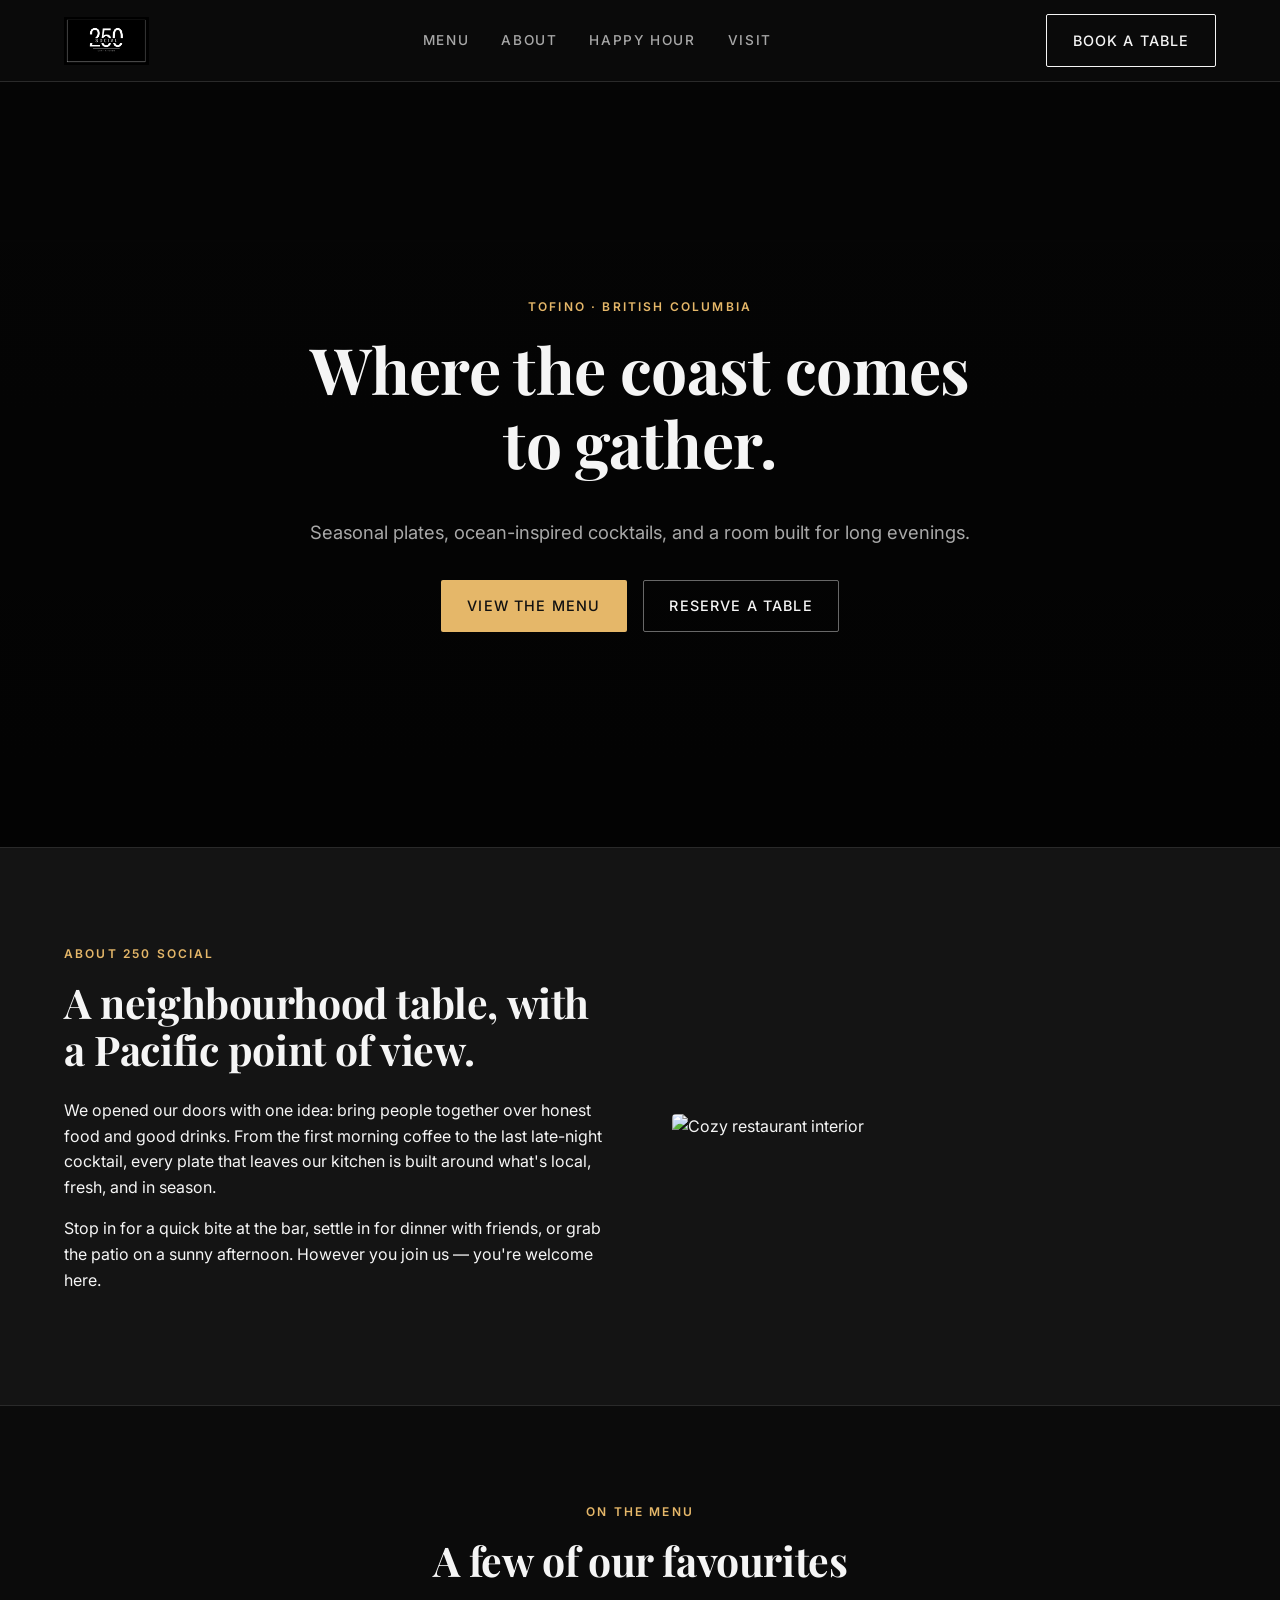
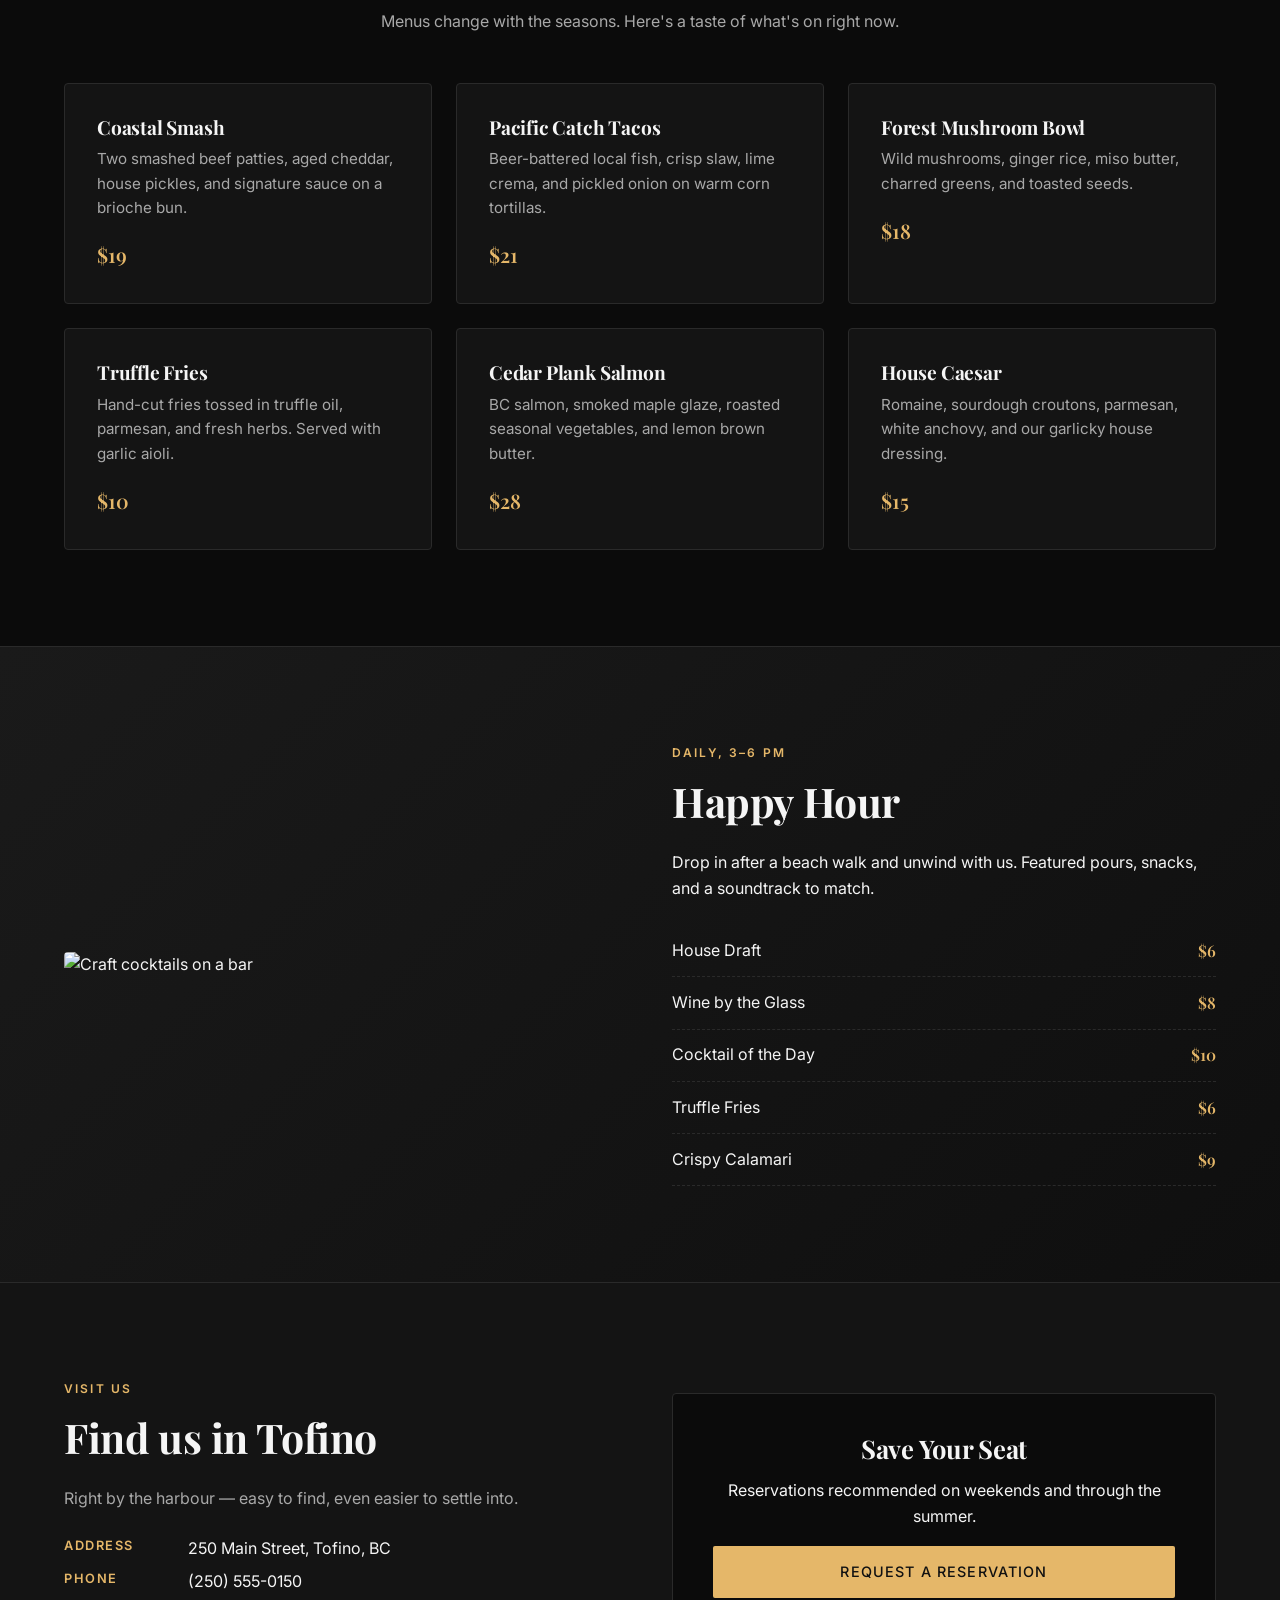
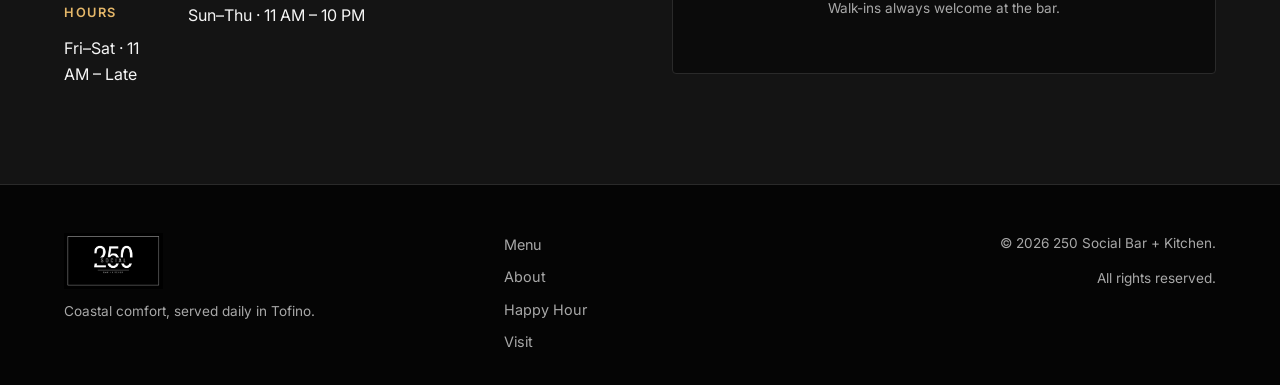
==== tofino/index.html @ db15f39e "Test website" ====
<!DOCTYPE html>
<html lang="en">
<head>
  <meta charset="UTF-8" />
  <meta name="viewport" content="width=device-width, initial-scale=1.0" />
  <title>250 Social Bar + Kitchen | Tofino</title>
  <meta name="description" content="250 Social Bar + Kitchen — coastal comfort food, craft cocktails, and a relaxed atmosphere in Tofino." />
  <link rel="icon" type="image/jpeg" href="images/logo.jpg" />
  <link rel="preconnect" href="https://fonts.googleapis.com" />
  <link rel="preconnect" href="https://fonts.gstatic.com" crossorigin />
  <link href="https://fonts.googleapis.com/css2?family=Inter:wght@300;400;500;600;700&family=Playfair+Display:wght@500;700&display=swap" rel="stylesheet" />
  <link rel="stylesheet" href="css/styles.css" />
</head>
<body>
  <!-- Header -->
  <header class="site-header">
    <div class="container header-inner">
      <a href="#" class="brand">
        <img src="images/logo.jpg" alt="250 Social Bar + Kitchen" />
      </a>
      <nav class="main-nav" aria-label="Main">
        <a href="#menu">Menu</a>
        <a href="#about">About</a>
        <a href="#happyhour">Happy Hour</a>
        <a href="#visit">Visit</a>
      </nav>
      <a href="#reserve" class="btn btn-outline">Book a Table</a>
    </div>
  </header>

  <!-- Hero -->
  <section class="hero">
    <div class="hero-overlay"></div>
    <div class="hero-content">
      <p class="eyebrow">Tofino · British Columbia</p>
      <h1>Where the coast comes to gather.</h1>
      <p class="lead">Seasonal plates, ocean-inspired cocktails, and a room built for long evenings.</p>
      <div class="hero-actions">
        <a href="#menu" class="btn btn-primary">View the Menu</a>
        <a href="#reserve" class="btn btn-ghost">Reserve a Table</a>
      </div>
    </div>
  </section>

  <!-- About -->
  <section id="about" class="section section-dark">
    <div class="container two-col">
      <div>
        <p class="eyebrow">About 250 Social</p>
        <h2>A neighbourhood table, with a Pacific point of view.</h2>
        <p>
          We opened our doors with one idea: bring people together over honest food and good drinks.
          From the first morning coffee to the last late-night cocktail, every plate that leaves our
          kitchen is built around what's local, fresh, and in season.
        </p>
        <p>
          Stop in for a quick bite at the bar, settle in for dinner with friends, or grab the patio
          on a sunny afternoon. However you join us — you're welcome here.
        </p>
      </div>
      <div class="about-image">
        <img src="https://images.unsplash.com/photo-1555396273-367ea4eb4db5?auto=format&fit=crop&w=1200&q=80" alt="Cozy restaurant interior" />
      </div>
    </div>
  </section>

  <!-- Menu Highlights -->
  <section id="menu" class="section">
    <div class="container">
      <div class="section-head">
        <p class="eyebrow">On the Menu</p>
        <h2>A few of our favourites</h2>
        <p class="muted">Menus change with the seasons. Here's a taste of what's on right now.</p>
      </div>

      <div class="menu-grid">
        <article class="menu-card">
          <h3>Coastal Smash</h3>
          <p>Two smashed beef patties, aged cheddar, house pickles, and signature sauce on a brioche bun.</p>
          <span class="price">$19</span>
        </article>
        <article class="menu-card">
          <h3>Pacific Catch Tacos</h3>
          <p>Beer-battered local fish, crisp slaw, lime crema, and pickled onion on warm corn tortillas.</p>
          <span class="price">$21</span>
        </article>
        <article class="menu-card">
          <h3>Forest Mushroom Bowl</h3>
          <p>Wild mushrooms, ginger rice, miso butter, charred greens, and toasted seeds.</p>
          <span class="price">$18</span>
        </article>
        <article class="menu-card">
          <h3>Truffle Fries</h3>
          <p>Hand-cut fries tossed in truffle oil, parmesan, and fresh herbs. Served with garlic aioli.</p>
          <span class="price">$10</span>
        </article>
        <article class="menu-card">
          <h3>Cedar Plank Salmon</h3>
          <p>BC salmon, smoked maple glaze, roasted seasonal vegetables, and lemon brown butter.</p>
          <span class="price">$28</span>
        </article>
        <article class="menu-card">
          <h3>House Caesar</h3>
          <p>Romaine, sourdough croutons, parmesan, white anchovy, and our garlicky house dressing.</p>
          <span class="price">$15</span>
        </article>
      </div>
    </div>
  </section>

  <!-- Happy Hour -->
  <section id="happyhour" class="section section-accent">
    <div class="container two-col">
      <div class="happy-image">
        <img src="https://images.unsplash.com/photo-1514362545857-3bc16c4c7d1b?auto=format&fit=crop&w=1200&q=80" alt="Craft cocktails on a bar" />
      </div>
      <div>
        <p class="eyebrow">Daily, 3–6 PM</p>
        <h2>Happy Hour</h2>
        <p>Drop in after a beach walk and unwind with us. Featured pours, snacks, and a soundtrack to match.</p>
        <ul class="hh-list">
          <li><span>House Draft</span><span>$6</span></li>
          <li><span>Wine by the Glass</span><span>$8</span></li>
          <li><span>Cocktail of the Day</span><span>$10</span></li>
          <li><span>Truffle Fries</span><span>$6</span></li>
          <li><span>Crispy Calamari</span><span>$9</span></li>
        </ul>
      </div>
    </div>
  </section>

  <!-- Visit / Reserve -->
  <section id="visit" class="section section-dark">
    <div class="container two-col">
      <div>
        <p class="eyebrow">Visit Us</p>
        <h2>Find us in Tofino</h2>
        <p class="muted">Right by the harbour — easy to find, even easier to settle into.</p>
        <address class="visit-info">
          <strong>Address</strong>
          <span>250 Main Street, Tofino, BC</span>
          <strong>Phone</strong>
          <span>(250) 555-0150</span>
          <strong>Hours</strong>
          <span>Sun–Thu · 11 AM – 10 PM</span>
          <span>Fri–Sat · 11 AM – Late</span>
        </address>
      </div>
      <div id="reserve" class="reserve-card">
        <h3>Save Your Seat</h3>
        <p>Reservations recommended on weekends and through the summer.</p>
        <a href="mailto:hello@250social.ca?subject=Reservation%20Request" class="btn btn-primary btn-block">Request a Reservation</a>
        <p class="muted small">Walk-ins always welcome at the bar.</p>
      </div>
    </div>
  </section>

  <!-- Footer -->
  <footer class="site-footer">
    <div class="container footer-inner">
      <div>
        <img src="images/logo.jpg" alt="250 Social Bar + Kitchen" class="footer-logo" />
        <p class="muted small">Coastal comfort, served daily in Tofino.</p>
      </div>
      <div class="footer-links">
        <a href="#menu">Menu</a>
        <a href="#about">About</a>
        <a href="#happyhour">Happy Hour</a>
        <a href="#visit">Visit</a>
      </div>
      <div class="footer-meta">
        <p class="muted small">&copy; <span id="year"></span> 250 Social Bar + Kitchen.</p>
        <p class="muted small">All rights reserved.</p>
      </div>
    </div>
  </footer>

  <script>
    document.getElementById('year').textContent = new Date().getFullYear();
  </script>
</body>
</html>
---- tofino/css/styles.css ----
/* === Base === */
:root {
  --bg: #0b0b0b;
  --bg-elev: #141414;
  --bg-accent: #1a1a1a;
  --text: #f5f5f5;
  --muted: #a8a8a8;
  --line: #2a2a2a;
  --accent: #e5b769;
  --accent-hover: #d4a253;
  --max: 1200px;
}

* { box-sizing: border-box; }

html, body {
  margin: 0;
  padding: 0;
  background: var(--bg);
  color: var(--text);
  font-family: 'Inter', -apple-system, BlinkMacSystemFont, sans-serif;
  font-weight: 400;
  line-height: 1.6;
  -webkit-font-smoothing: antialiased;
}

img { max-width: 100%; display: block; }

a { color: inherit; text-decoration: none; }

h1, h2, h3 {
  font-family: 'Playfair Display', Georgia, serif;
  font-weight: 700;
  letter-spacing: -0.01em;
  line-height: 1.15;
  margin: 0 0 0.6em;
}

h1 { font-size: clamp(2.4rem, 5vw, 4rem); }
h2 { font-size: clamp(1.8rem, 3.2vw, 2.6rem); }
h3 { font-size: 1.2rem; }

p { margin: 0 0 1em; }

.container {
  width: 100%;
  max-width: var(--max);
  margin: 0 auto;
  padding: 0 1.5rem;
}

.muted { color: var(--muted); }
.small { font-size: 0.85rem; }

.eyebrow {
  font-size: 0.75rem;
  font-weight: 600;
  letter-spacing: 0.18em;
  text-transform: uppercase;
  color: var(--accent);
  margin: 0 0 1rem;
}

/* === Buttons === */
.btn {
  display: inline-block;
  padding: 0.85rem 1.6rem;
  border-radius: 2px;
  font-weight: 500;
  font-size: 0.9rem;
  letter-spacing: 0.08em;
  text-transform: uppercase;
  transition: all 0.2s ease;
  border: 1px solid transparent;
  cursor: pointer;
}

.btn-primary {
  background: var(--accent);
  color: #111;
}
.btn-primary:hover { background: var(--accent-hover); }

.btn-outline {
  border-color: var(--text);
  color: var(--text);
}
.btn-outline:hover { background: var(--text); color: #111; }

.btn-ghost {
  border-color: rgba(255,255,255,0.4);
  color: var(--text);
}
.btn-ghost:hover { border-color: var(--text); }

.btn-block { display: block; width: 100%; text-align: center; }

/* === Header === */
.site-header {
  position: sticky;
  top: 0;
  z-index: 50;
  background: rgba(11,11,11,0.85);
  backdrop-filter: blur(10px);
  border-bottom: 1px solid var(--line);
}

.header-inner {
  display: flex;
  align-items: center;
  justify-content: space-between;
  padding: 0.9rem 1.5rem;
  gap: 2rem;
}

.brand img {
  height: 48px;
  width: auto;
}

.main-nav {
  display: flex;
  gap: 2rem;
}
.main-nav a {
  font-size: 0.85rem;
  font-weight: 500;
  letter-spacing: 0.12em;
  text-transform: uppercase;
  color: var(--muted);
  transition: color 0.2s;
}
.main-nav a:hover { color: var(--text); }

/* === Hero === */
.hero {
  position: relative;
  min-height: 85vh;
  display: flex;
  align-items: center;
  justify-content: center;
  text-align: center;
  background-image: url('https://images.unsplash.com/photo-1517248135467-4c7edcad34c4?auto=format&fit=crop&w=1920&q=80');
  background-size: cover;
  background-position: center;
  background-attachment: fixed;
  overflow: hidden;
}

.hero-overlay {
  position: absolute;
  inset: 0;
  background: linear-gradient(180deg, rgba(0,0,0,0.55) 0%, rgba(0,0,0,0.75) 100%);
}

.hero-content {
  position: relative;
  z-index: 2;
  max-width: 760px;
  padding: 4rem 1.5rem;
}

.hero-content .lead {
  font-size: 1.15rem;
  color: var(--muted);
  margin-bottom: 2rem;
}

.hero-actions {
  display: flex;
  gap: 1rem;
  justify-content: center;
  flex-wrap: wrap;
}

/* === Sections === */
.section {
  padding: 6rem 0;
  border-top: 1px solid var(--line);
}

.section-dark { background: var(--bg-elev); }
.section-accent {
  background: var(--bg-accent);
  background-image: linear-gradient(135deg, #1a1a1a 0%, #0f0f0f 100%);
}

.section-head {
  text-align: center;
  max-width: 640px;
  margin: 0 auto 3rem;
}

.two-col {
  display: grid;
  grid-template-columns: 1fr 1fr;
  gap: 4rem;
  align-items: center;
}

.about-image img,
.happy-image img {
  width: 100%;
  height: 100%;
  max-height: 480px;
  object-fit: cover;
  border-radius: 4px;
}

/* === Menu Grid === */
.menu-grid {
  display: grid;
  grid-template-columns: repeat(auto-fit, minmax(280px, 1fr));
  gap: 1.5rem;
}

.menu-card {
  background: var(--bg-elev);
  border: 1px solid var(--line);
  padding: 2rem;
  border-radius: 4px;
  transition: transform 0.25s, border-color 0.25s;
  position: relative;
}
.menu-card:hover {
  transform: translateY(-4px);
  border-color: var(--accent);
}
.menu-card h3 {
  margin-bottom: 0.6rem;
}
.menu-card p {
  color: var(--muted);
  font-size: 0.95rem;
  margin-bottom: 1.2rem;
}
.menu-card .price {
  font-family: 'Playfair Display', serif;
  font-size: 1.25rem;
  color: var(--accent);
  font-weight: 600;
}

/* === Happy Hour List === */
.hh-list {
  list-style: none;
  padding: 0;
  margin: 1.5rem 0 0;
}
.hh-list li {
  display: flex;
  justify-content: space-between;
  padding: 0.8rem 0;
  border-bottom: 1px dashed var(--line);
  font-size: 1rem;
}
.hh-list li span:last-child {
  color: var(--accent);
  font-weight: 600;
  font-family: 'Playfair Display', serif;
}

/* === Visit & Reserve === */
.visit-info {
  display: grid;
  grid-template-columns: 100px 1fr;
  gap: 0.5rem 1.5rem;
  font-style: normal;
  margin-top: 1.5rem;
}
.visit-info strong {
  color: var(--accent);
  font-size: 0.8rem;
  letter-spacing: 0.12em;
  text-transform: uppercase;
  font-weight: 600;
}

.reserve-card {
  background: var(--bg);
  border: 1px solid var(--line);
  padding: 2.5rem;
  border-radius: 4px;
  text-align: center;
}
.reserve-card h3 {
  font-size: 1.6rem;
}

/* === Footer === */
.site-footer {
  background: #050505;
  padding: 3rem 0 2rem;
  border-top: 1px solid var(--line);
}
.footer-inner {
  display: grid;
  grid-template-columns: 1.2fr 1fr 1fr;
  gap: 2rem;
  align-items: start;
}
.footer-logo {
  height: 56px;
  width: auto;
  margin-bottom: 0.8rem;
}
.footer-links {
  display: flex;
  flex-direction: column;
  gap: 0.6rem;
}
.footer-links a {
  font-size: 0.9rem;
  color: var(--muted);
}
.footer-links a:hover { color: var(--text); }
.footer-meta { text-align: right; }

/* === Responsive === */
@media (max-width: 860px) {
  .main-nav { display: none; }
  .two-col { grid-template-columns: 1fr; gap: 2.5rem; }
  .footer-inner { grid-template-columns: 1fr; text-align: left; }
  .footer-meta { text-align: left; }
  .section { padding: 4rem 0; }
  .hero { background-attachment: scroll; min-height: 75vh; }
  .header-inner { gap: 1rem; }
  .header-inner .btn { padding: 0.6rem 1rem; font-size: 0.75rem; }
  .brand img { height: 40px; }
}

@media (max-width: 520px) {
  .header-inner .btn { display: none; }
  .visit-info { grid-template-columns: 1fr; gap: 0.2rem; }
  .visit-info strong { margin-top: 0.8rem; }
}
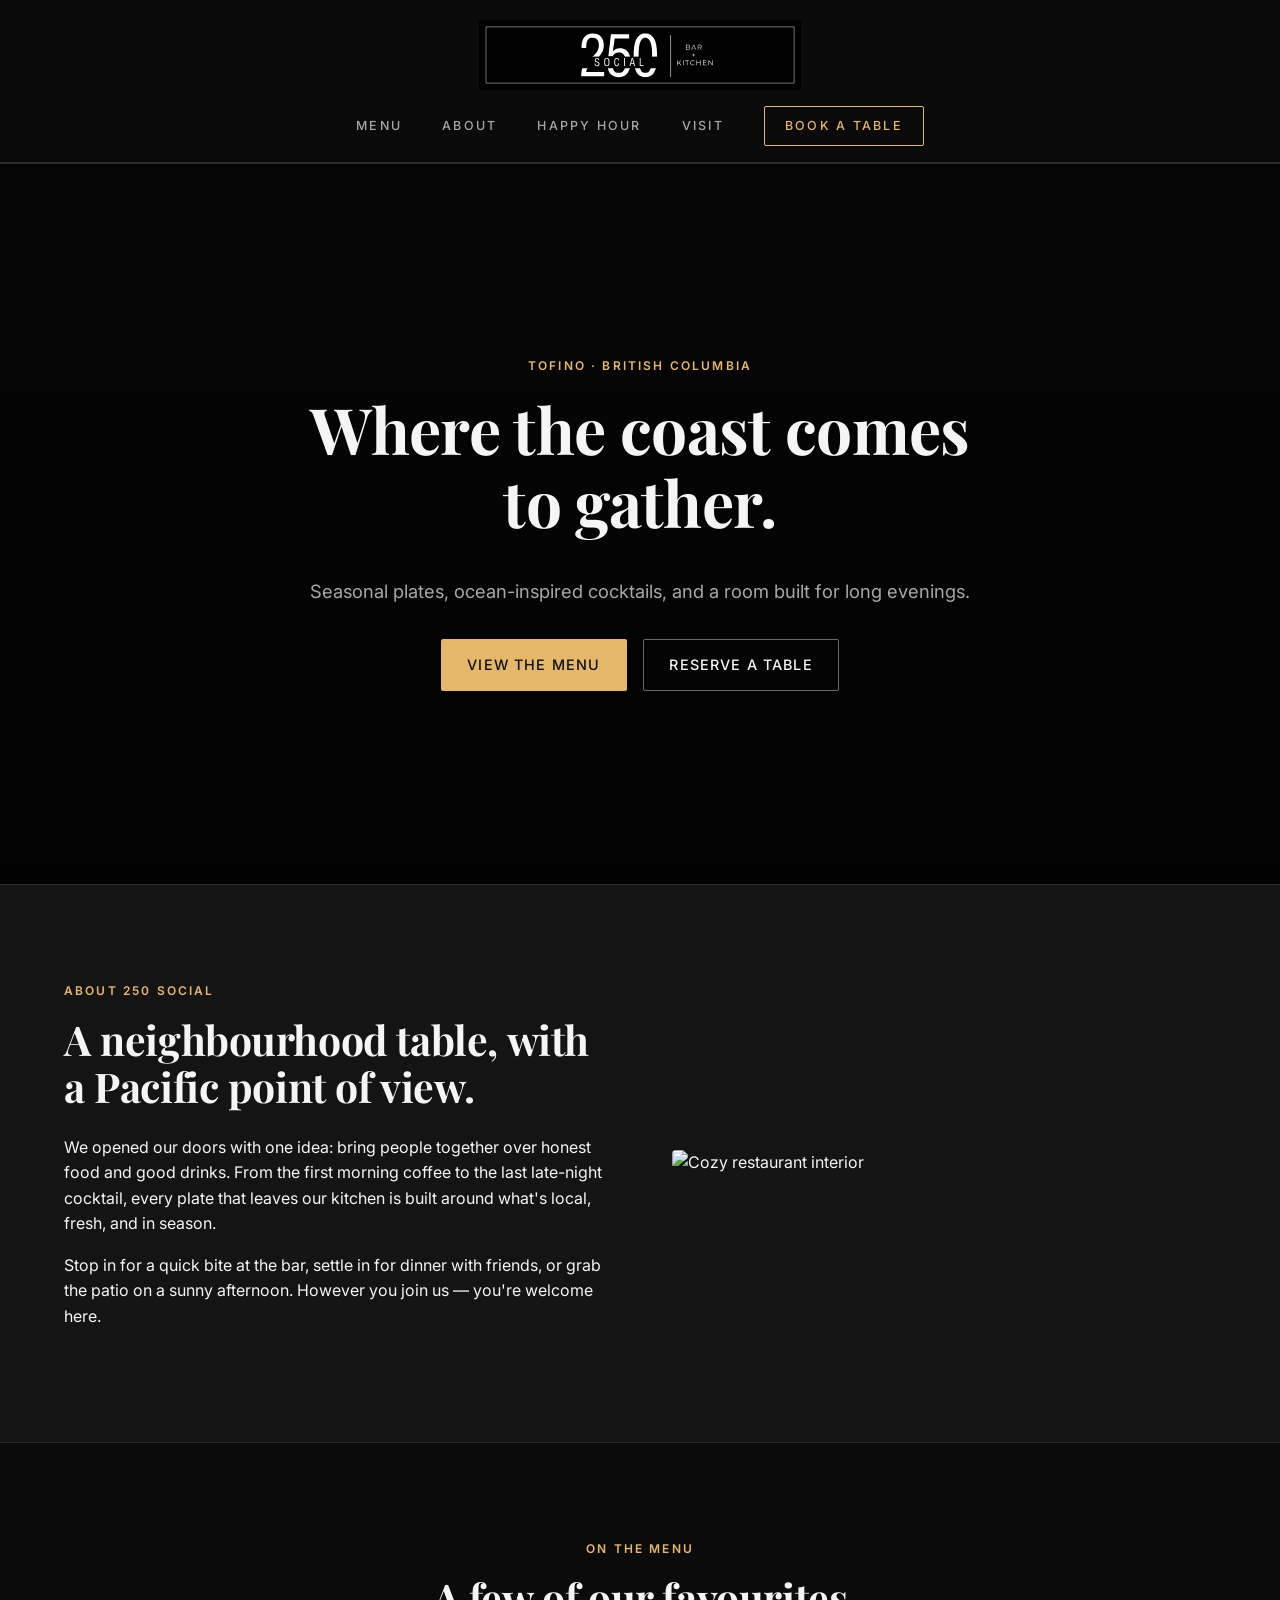
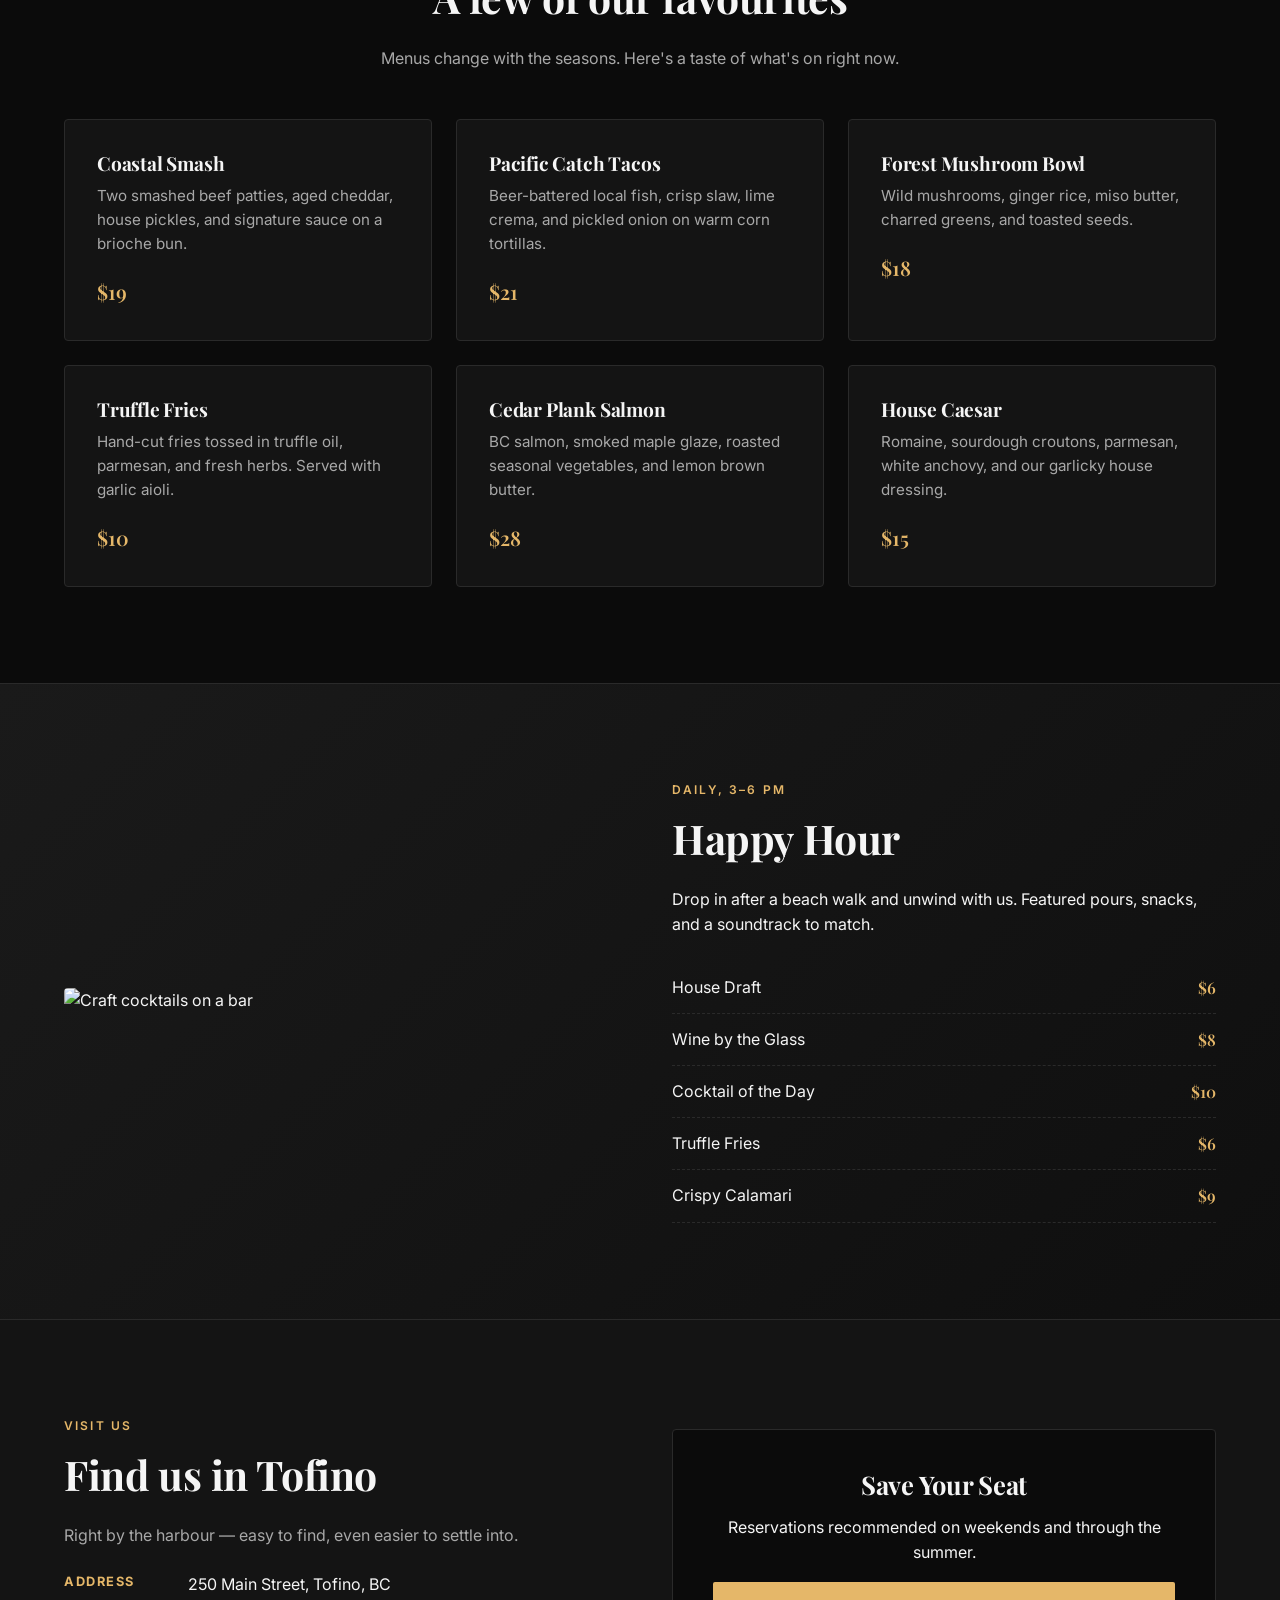
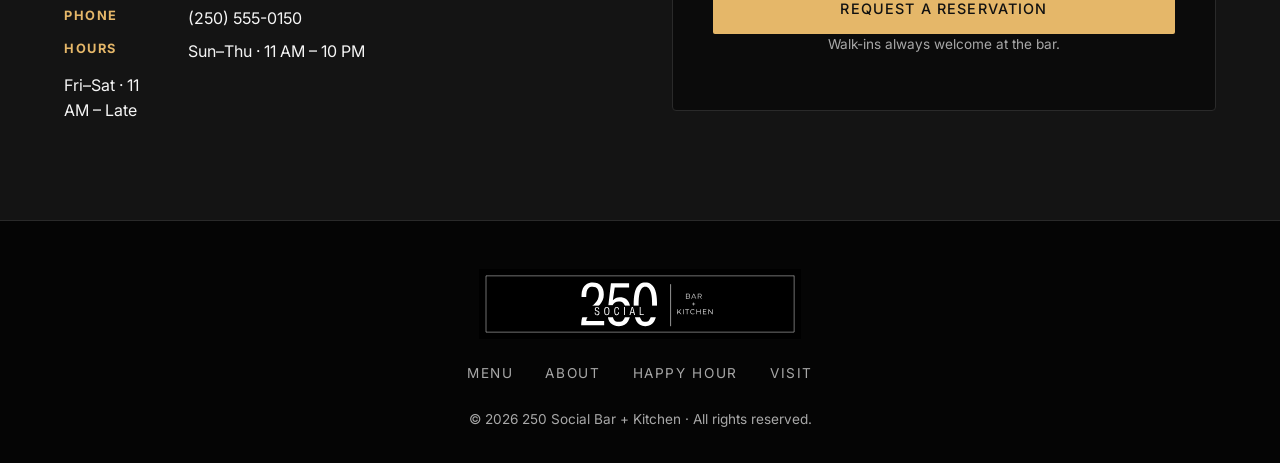
==== commit 7f4b5393: "Test website" ====
--- a/tofino/index.html
+++ b/tofino/index.html
@@ -5,31 +5,67 @@
   <meta name="viewport" content="width=device-width, initial-scale=1.0" />
   <title>250 Social Bar + Kitchen | Tofino</title>
   <meta name="description" content="250 Social Bar + Kitchen — coastal comfort food, craft cocktails, and a relaxed atmosphere in Tofino." />
-  <link rel="icon" type="image/jpeg" href="images/logo.jpg" />
+  <link rel="icon" type="image/svg+xml" href="images/logo.svg" />
   <link rel="preconnect" href="https://fonts.googleapis.com" />
   <link rel="preconnect" href="https://fonts.gstatic.com" crossorigin />
   <link href="https://fonts.googleapis.com/css2?family=Inter:wght@300;400;500;600;700&family=Playfair+Display:wght@500;700&display=swap" rel="stylesheet" />
   <link rel="stylesheet" href="css/styles.css" />
 </head>
 <body>
-  <!-- Header -->
+
+  <!-- ========== HEADER ========== -->
   <header class="site-header">
-    <div class="container header-inner">
-      <a href="#" class="brand">
-        <img src="images/logo.jpg" alt="250 Social Bar + Kitchen" />
+    <div class="header-row container">
+      <!-- Centered logo banner -->
+      <a href="#top" class="brand" aria-label="250 Social Bar + Kitchen — Home">
+        <img src="images/logo.svg" alt="250 Social Bar + Kitchen" class="logo-img" />
       </a>
-      <nav class="main-nav" aria-label="Main">
-        <a href="#menu">Menu</a>
-        <a href="#about">About</a>
-        <a href="#happyhour">Happy Hour</a>
-        <a href="#visit">Visit</a>
-      </nav>
-      <a href="#reserve" class="btn btn-outline">Book a Table</a>
-    </div>
+
+      <!-- Hamburger (mobile only) -->
+      <button
+        id="menuBtn"
+        class="menu-btn"
+        type="button"
+        aria-label="Open menu"
+        aria-controls="drawer"
+        aria-expanded="false"
+      >
+        <span></span><span></span><span></span>
+      </button>
+    </div>
+
+    <!-- Desktop nav under the logo -->
+    <nav class="desktop-nav" aria-label="Main">
+      <a href="#menu">Menu</a>
+      <a href="#about">About</a>
+      <a href="#happyhour">Happy Hour</a>
+      <a href="#visit">Visit</a>
+      <a href="#reserve" class="nav-cta">Book a Table</a>
+    </nav>
   </header>
 
-  <!-- Hero -->
-  <section class="hero">
+  <!-- ========== MOBILE DRAWER ========== -->
+  <div id="backdrop" class="backdrop"></div>
+  <aside id="drawer" class="drawer" aria-hidden="true">
+    <div class="drawer-head">
+      <span class="drawer-title">Menu</span>
+      <button id="drawerClose" class="drawer-close" type="button" aria-label="Close menu">×</button>
+    </div>
+    <nav class="drawer-nav" aria-label="Mobile">
+      <a href="#menu">Menu</a>
+      <a href="#about">About</a>
+      <a href="#happyhour">Happy Hour</a>
+      <a href="#visit">Visit</a>
+      <a href="#reserve" class="drawer-cta">Book a Table</a>
+    </nav>
+    <div class="drawer-foot">
+      <p>250 Main Street, Tofino, BC</p>
+      <p>(250) 555-0150</p>
+    </div>
+  </aside>
+
+  <!-- ========== HERO ========== -->
+  <section id="top" class="hero">
     <div class="hero-overlay"></div>
     <div class="hero-content">
       <p class="eyebrow">Tofino · British Columbia</p>
@@ -42,7 +78,7 @@
     </div>
   </section>
 
-  <!-- About -->
+  <!-- ========== ABOUT ========== -->
   <section id="about" class="section section-dark">
     <div class="container two-col">
       <div>
@@ -64,7 +100,7 @@
     </div>
   </section>
 
-  <!-- Menu Highlights -->
+  <!-- ========== MENU ========== -->
   <section id="menu" class="section">
     <div class="container">
       <div class="section-head">
@@ -108,7 +144,7 @@
     </div>
   </section>
 
-  <!-- Happy Hour -->
+  <!-- ========== HAPPY HOUR ========== -->
   <section id="happyhour" class="section section-accent">
     <div class="container two-col">
       <div class="happy-image">
@@ -129,7 +165,7 @@
     </div>
   </section>
 
-  <!-- Visit / Reserve -->
+  <!-- ========== VISIT / RESERVE ========== -->
   <section id="visit" class="section section-dark">
     <div class="container two-col">
       <div>
@@ -155,28 +191,68 @@
     </div>
   </section>
 
-  <!-- Footer -->
+  <!-- ========== FOOTER ========== -->
   <footer class="site-footer">
     <div class="container footer-inner">
-      <div>
-        <img src="images/logo.jpg" alt="250 Social Bar + Kitchen" class="footer-logo" />
-        <p class="muted small">Coastal comfort, served daily in Tofino.</p>
-      </div>
-      <div class="footer-links">
+      <img src="images/logo.svg" alt="250 Social Bar + Kitchen" class="footer-logo" />
+      <nav class="footer-links" aria-label="Footer">
         <a href="#menu">Menu</a>
         <a href="#about">About</a>
         <a href="#happyhour">Happy Hour</a>
         <a href="#visit">Visit</a>
-      </div>
-      <div class="footer-meta">
-        <p class="muted small">&copy; <span id="year"></span> 250 Social Bar + Kitchen.</p>
-        <p class="muted small">All rights reserved.</p>
-      </div>
+      </nav>
+      <p class="muted small footer-copy">
+        &copy; <span id="year"></span> 250 Social Bar + Kitchen · All rights reserved.
+      </p>
     </div>
   </footer>
 
+  <!-- ========== SCRIPT ========== -->
   <script>
+    // Year
     document.getElementById('year').textContent = new Date().getFullYear();
+
+    // Mobile drawer
+    var menuBtn   = document.getElementById('menuBtn');
+    var drawer    = document.getElementById('drawer');
+    var backdrop  = document.getElementById('backdrop');
+    var closeBtn  = document.getElementById('drawerClose');
+    var html      = document.documentElement;
+
+    function openMenu() {
+      html.classList.add('menu-open');
+      drawer.setAttribute('aria-hidden', 'false');
+      menuBtn.setAttribute('aria-expanded', 'true');
+      menuBtn.setAttribute('aria-label', 'Close menu');
+    }
+    function closeMenu() {
+      html.classList.remove('menu-open');
+      drawer.setAttribute('aria-hidden', 'true');
+      menuBtn.setAttribute('aria-expanded', 'false');
+      menuBtn.setAttribute('aria-label', 'Open menu');
+    }
+
+    menuBtn.addEventListener('click', function () {
+      if (html.classList.contains('menu-open')) closeMenu();
+      else openMenu();
+    });
+    closeBtn.addEventListener('click', closeMenu);
+    backdrop.addEventListener('click', closeMenu);
+
+    // Close on link tap inside drawer
+    drawer.querySelectorAll('a').forEach(function (a) {
+      a.addEventListener('click', closeMenu);
+    });
+
+    // Close on Escape
+    document.addEventListener('keydown', function (e) {
+      if (e.key === 'Escape') closeMenu();
+    });
+
+    // Close on resize to desktop
+    window.addEventListener('resize', function () {
+      if (window.innerWidth > 860) closeMenu();
+    });
   </script>
 </body>
 </html>
--- a/tofino/css/styles.css
+++ b/tofino/css/styles.css
@@ -1,21 +1,27 @@
-/* === Base === */
+/* ===============================
+   250 Social Bar + Kitchen — Tofino
+   =============================== */
+
+/* === Tokens === */
 :root {
-  --bg: #0b0b0b;
-  --bg-elev: #141414;
-  --bg-accent: #1a1a1a;
-  --text: #f5f5f5;
-  --muted: #a8a8a8;
-  --line: #2a2a2a;
-  --accent: #e5b769;
-  --accent-hover: #d4a253;
-  --max: 1200px;
-}
-
+  --bg:          #0b0b0b;
+  --bg-elev:     #141414;
+  --bg-accent:   #1a1a1a;
+  --text:        #f5f5f5;
+  --muted:       #a8a8a8;
+  --line:        #2a2a2a;
+  --accent:      #e5b769;
+  --accent-hover:#d4a253;
+  --max:         1200px;
+}
+
+/* === Reset === */
 * { box-sizing: border-box; }
-
-html, body {
-  margin: 0;
-  padding: 0;
+html, body { margin: 0; padding: 0; }
+
+html.menu-open, html.menu-open body { overflow: hidden; }
+
+body {
   background: var(--bg);
   color: var(--text);
   font-family: 'Inter', -apple-system, BlinkMacSystemFont, sans-serif;
@@ -25,8 +31,7 @@
 }
 
 img { max-width: 100%; display: block; }
-
-a { color: inherit; text-decoration: none; }
+a   { color: inherit; text-decoration: none; }
 
 h1, h2, h3 {
   font-family: 'Playfair Display', Georgia, serif;
@@ -35,20 +40,18 @@
   line-height: 1.15;
   margin: 0 0 0.6em;
 }
-
 h1 { font-size: clamp(2.4rem, 5vw, 4rem); }
 h2 { font-size: clamp(1.8rem, 3.2vw, 2.6rem); }
 h3 { font-size: 1.2rem; }
-
-p { margin: 0 0 1em; }
-
+p  { margin: 0 0 1em; }
+
+/* === Helpers === */
 .container {
   width: 100%;
   max-width: var(--max);
   margin: 0 auto;
   padding: 0 1.5rem;
 }
-
 .muted { color: var(--muted); }
 .small { font-size: 0.85rem; }
 
@@ -70,72 +73,216 @@
   font-size: 0.9rem;
   letter-spacing: 0.08em;
   text-transform: uppercase;
-  transition: all 0.2s ease;
   border: 1px solid transparent;
   cursor: pointer;
-}
-
-.btn-primary {
-  background: var(--accent);
-  color: #111;
-}
+  transition: background 0.2s, color 0.2s, border-color 0.2s;
+}
+.btn-primary { background: var(--accent); color: #111; }
 .btn-primary:hover { background: var(--accent-hover); }
-
-.btn-outline {
-  border-color: var(--text);
-  color: var(--text);
-}
-.btn-outline:hover { background: var(--text); color: #111; }
-
-.btn-ghost {
-  border-color: rgba(255,255,255,0.4);
-  color: var(--text);
-}
+.btn-ghost   { color: var(--text); border-color: rgba(255,255,255,0.4); }
 .btn-ghost:hover { border-color: var(--text); }
-
-.btn-block { display: block; width: 100%; text-align: center; }
-
-/* === Header === */
+.btn-block   { display: block; width: 100%; text-align: center; }
+
+/* ===============================
+   HEADER
+   =============================== */
 .site-header {
   position: sticky;
   top: 0;
   z-index: 50;
-  background: rgba(11,11,11,0.85);
-  backdrop-filter: blur(10px);
+  background: rgba(11,11,11,0.92);
+  backdrop-filter: blur(8px);
   border-bottom: 1px solid var(--line);
 }
 
-.header-inner {
+.header-row {
+  position: relative;
+  display: flex;
+  align-items: center;
+  justify-content: center;
+  padding: 1.25rem 1.5rem 1rem;
+  min-height: 96px;
+}
+
+.brand {
+  display: inline-flex;
+  align-items: center;
+  justify-content: center;
+}
+.logo-img {
+  height: 70px;
+  width: auto;
+  display: block;
+}
+
+/* Desktop nav row beneath logo */
+.desktop-nav {
+  display: flex;
+  align-items: center;
+  justify-content: center;
+  gap: 2.5rem;
+  padding: 0 1.5rem 1rem;
+  border-bottom: 1px solid var(--line);
+}
+.desktop-nav a {
+  font-size: 0.78rem;
+  font-weight: 500;
+  letter-spacing: 0.18em;
+  text-transform: uppercase;
+  color: var(--muted);
+  padding: 0.5rem 0;
+  transition: color 0.2s;
+}
+.desktop-nav a:hover { color: var(--text); }
+
+.nav-cta {
+  color: var(--accent) !important;
+  border: 1px solid var(--accent);
+  padding: 0.55rem 1.25rem !important;
+  border-radius: 2px;
+}
+.nav-cta:hover {
+  background: var(--accent);
+  color: #111 !important;
+}
+
+/* Hamburger button (mobile only) */
+.menu-btn {
+  display: none;
+  position: absolute;
+  right: 1.25rem;
+  top: 50%;
+  transform: translateY(-50%);
+  width: 44px;
+  height: 44px;
+  padding: 0;
+  background: transparent;
+  border: 1px solid var(--line);
+  border-radius: 4px;
+  cursor: pointer;
+  z-index: 60;
+}
+.menu-btn span {
+  display: block;
+  width: 22px;
+  height: 2px;
+  background: var(--text);
+  margin: 4px auto;
+  border-radius: 1px;
+  transition: transform 0.25s, opacity 0.2s;
+}
+html.menu-open .menu-btn span:nth-child(1) { transform: translateY(6px) rotate(45deg); }
+html.menu-open .menu-btn span:nth-child(2) { opacity: 0; }
+html.menu-open .menu-btn span:nth-child(3) { transform: translateY(-6px) rotate(-45deg); }
+
+/* ===============================
+   MOBILE DRAWER
+   =============================== */
+.backdrop {
+  position: fixed;
+  inset: 0;
+  background: rgba(0,0,0,0.6);
+  opacity: 0;
+  pointer-events: none;
+  transition: opacity 0.25s ease;
+  z-index: 90;
+}
+html.menu-open .backdrop {
+  opacity: 1;
+  pointer-events: auto;
+}
+
+.drawer {
+  position: fixed;
+  top: 0;
+  right: 0;
+  width: min(85vw, 380px);
+  height: 100vh;
+  background: #0b0b0b;
+  border-left: 1px solid var(--line);
+  transform: translateX(100%);
+  transition: transform 0.3s ease;
+  z-index: 100;
+  display: flex;
+  flex-direction: column;
+  overflow-y: auto;
+}
+html.menu-open .drawer { transform: translateX(0); }
+
+.drawer-head {
   display: flex;
   align-items: center;
   justify-content: space-between;
-  padding: 0.9rem 1.5rem;
-  gap: 2rem;
-}
-
-.brand img {
-  height: 48px;
-  width: auto;
-}
-
-.main-nav {
-  display: flex;
-  gap: 2rem;
-}
-.main-nav a {
-  font-size: 0.85rem;
+  padding: 1.25rem 1.5rem;
+  border-bottom: 1px solid var(--line);
+}
+.drawer-title {
+  font-family: 'Playfair Display', serif;
+  font-size: 1.1rem;
+  letter-spacing: 0.08em;
+  text-transform: uppercase;
+  color: var(--accent);
+}
+.drawer-close {
+  background: transparent;
+  border: none;
+  color: var(--text);
+  font-size: 2rem;
+  line-height: 1;
+  cursor: pointer;
+  padding: 0;
+  width: 36px;
+  height: 36px;
+}
+.drawer-close:hover { color: var(--accent); }
+
+.drawer-nav {
+  display: flex;
+  flex-direction: column;
+  padding: 1rem 1.5rem;
+  flex: 1;
+}
+.drawer-nav a {
+  display: block;
+  font-size: 1.05rem;
   font-weight: 500;
   letter-spacing: 0.12em;
   text-transform: uppercase;
+  color: var(--text);
+  padding: 1rem 0;
+  border-bottom: 1px solid var(--line);
+  transition: color 0.2s, padding-left 0.2s;
+}
+.drawer-nav a:hover { color: var(--accent); padding-left: 0.4rem; }
+
+.drawer-cta {
+  margin-top: 1.25rem;
+  background: var(--accent);
+  color: #111 !important;
+  text-align: center;
+  border-bottom: none !important;
+  border-radius: 2px;
+  padding: 1rem 1.25rem !important;
+}
+.drawer-cta:hover {
+  background: var(--accent-hover);
+  padding-left: 1.25rem !important;
+}
+
+.drawer-foot {
+  padding: 1.5rem;
+  border-top: 1px solid var(--line);
   color: var(--muted);
-  transition: color 0.2s;
-}
-.main-nav a:hover { color: var(--text); }
-
-/* === Hero === */
+  font-size: 0.85rem;
+}
+.drawer-foot p { margin: 0 0 0.4em; }
+
+/* ===============================
+   HERO
+   =============================== */
 .hero {
   position: relative;
-  min-height: 85vh;
+  min-height: 80vh;
   display: flex;
   align-items: center;
   justify-content: center;
@@ -146,26 +293,21 @@
   background-attachment: fixed;
   overflow: hidden;
 }
-
 .hero-overlay {
-  position: absolute;
-  inset: 0;
-  background: linear-gradient(180deg, rgba(0,0,0,0.55) 0%, rgba(0,0,0,0.75) 100%);
-}
-
+  position: absolute; inset: 0;
+  background: linear-gradient(180deg, rgba(0,0,0,0.55) 0%, rgba(0,0,0,0.78) 100%);
+}
 .hero-content {
   position: relative;
   z-index: 2;
   max-width: 760px;
   padding: 4rem 1.5rem;
 }
-
 .hero-content .lead {
   font-size: 1.15rem;
   color: var(--muted);
   margin-bottom: 2rem;
 }
-
 .hero-actions {
   display: flex;
   gap: 1rem;
@@ -173,31 +315,26 @@
   flex-wrap: wrap;
 }
 
-/* === Sections === */
-.section {
-  padding: 6rem 0;
-  border-top: 1px solid var(--line);
-}
-
+/* ===============================
+   SECTIONS
+   =============================== */
+.section { padding: 6rem 0; border-top: 1px solid var(--line); }
 .section-dark { background: var(--bg-elev); }
 .section-accent {
   background: var(--bg-accent);
   background-image: linear-gradient(135deg, #1a1a1a 0%, #0f0f0f 100%);
 }
-
 .section-head {
   text-align: center;
   max-width: 640px;
   margin: 0 auto 3rem;
 }
-
 .two-col {
   display: grid;
   grid-template-columns: 1fr 1fr;
   gap: 4rem;
   align-items: center;
 }
-
 .about-image img,
 .happy-image img {
   width: 100%;
@@ -213,27 +350,16 @@
   grid-template-columns: repeat(auto-fit, minmax(280px, 1fr));
   gap: 1.5rem;
 }
-
 .menu-card {
   background: var(--bg-elev);
   border: 1px solid var(--line);
   padding: 2rem;
   border-radius: 4px;
   transition: transform 0.25s, border-color 0.25s;
-  position: relative;
-}
-.menu-card:hover {
-  transform: translateY(-4px);
-  border-color: var(--accent);
-}
-.menu-card h3 {
-  margin-bottom: 0.6rem;
-}
-.menu-card p {
-  color: var(--muted);
-  font-size: 0.95rem;
-  margin-bottom: 1.2rem;
-}
+}
+.menu-card:hover { transform: translateY(-4px); border-color: var(--accent); }
+.menu-card h3 { margin-bottom: 0.6rem; }
+.menu-card p  { color: var(--muted); font-size: 0.95rem; margin-bottom: 1.2rem; }
 .menu-card .price {
   font-family: 'Playfair Display', serif;
   font-size: 1.25rem;
@@ -242,17 +368,12 @@
 }
 
 /* === Happy Hour List === */
-.hh-list {
-  list-style: none;
-  padding: 0;
-  margin: 1.5rem 0 0;
-}
+.hh-list { list-style: none; padding: 0; margin: 1.5rem 0 0; }
 .hh-list li {
   display: flex;
   justify-content: space-between;
   padding: 0.8rem 0;
   border-bottom: 1px dashed var(--line);
-  font-size: 1rem;
 }
 .hh-list li span:last-child {
   color: var(--accent);
@@ -273,9 +394,7 @@
   font-size: 0.8rem;
   letter-spacing: 0.12em;
   text-transform: uppercase;
-  font-weight: 600;
-}
-
+}
 .reserve-card {
   background: var(--bg);
   border: 1px solid var(--line);
@@ -283,54 +402,63 @@
   border-radius: 4px;
   text-align: center;
 }
-.reserve-card h3 {
-  font-size: 1.6rem;
-}
-
-/* === Footer === */
+.reserve-card h3 { font-size: 1.6rem; }
+
+/* ===============================
+   FOOTER
+   =============================== */
 .site-footer {
   background: #050505;
   padding: 3rem 0 2rem;
   border-top: 1px solid var(--line);
+  text-align: center;
 }
 .footer-inner {
-  display: grid;
-  grid-template-columns: 1.2fr 1fr 1fr;
+  display: flex;
+  flex-direction: column;
+  align-items: center;
+  gap: 1.5rem;
+}
+.footer-logo {
+  height: 70px;
+  width: auto;
+  margin: 0 auto;
+}
+.footer-links {
+  display: flex;
   gap: 2rem;
-  align-items: start;
-}
-.footer-logo {
-  height: 56px;
-  width: auto;
-  margin-bottom: 0.8rem;
-}
-.footer-links {
-  display: flex;
-  flex-direction: column;
-  gap: 0.6rem;
+  flex-wrap: wrap;
+  justify-content: center;
 }
 .footer-links a {
-  font-size: 0.9rem;
+  font-size: 0.85rem;
+  letter-spacing: 0.12em;
+  text-transform: uppercase;
   color: var(--muted);
 }
 .footer-links a:hover { color: var(--text); }
-.footer-meta { text-align: right; }
-
-/* === Responsive === */
+.footer-copy { margin: 0; }
+
+/* ===============================
+   RESPONSIVE
+   =============================== */
 @media (max-width: 860px) {
-  .main-nav { display: none; }
+  .desktop-nav { display: none; }
+  .menu-btn    { display: block; }
+
+  .header-row { padding: 1rem 1.5rem; min-height: 72px; }
+  .logo-img   { height: 48px; }
+
   .two-col { grid-template-columns: 1fr; gap: 2.5rem; }
-  .footer-inner { grid-template-columns: 1fr; text-align: left; }
-  .footer-meta { text-align: left; }
   .section { padding: 4rem 0; }
-  .hero { background-attachment: scroll; min-height: 75vh; }
-  .header-inner { gap: 1rem; }
-  .header-inner .btn { padding: 0.6rem 1rem; font-size: 0.75rem; }
-  .brand img { height: 40px; }
+
+  .hero { background-attachment: scroll; min-height: 70vh; }
+  .footer-logo { height: 56px; }
 }
 
 @media (max-width: 520px) {
-  .header-inner .btn { display: none; }
+  .logo-img { height: 38px; }
   .visit-info { grid-template-columns: 1fr; gap: 0.2rem; }
   .visit-info strong { margin-top: 0.8rem; }
-}
+  .header-row { min-height: 64px; padding: 0.85rem 1.25rem; }
+}
